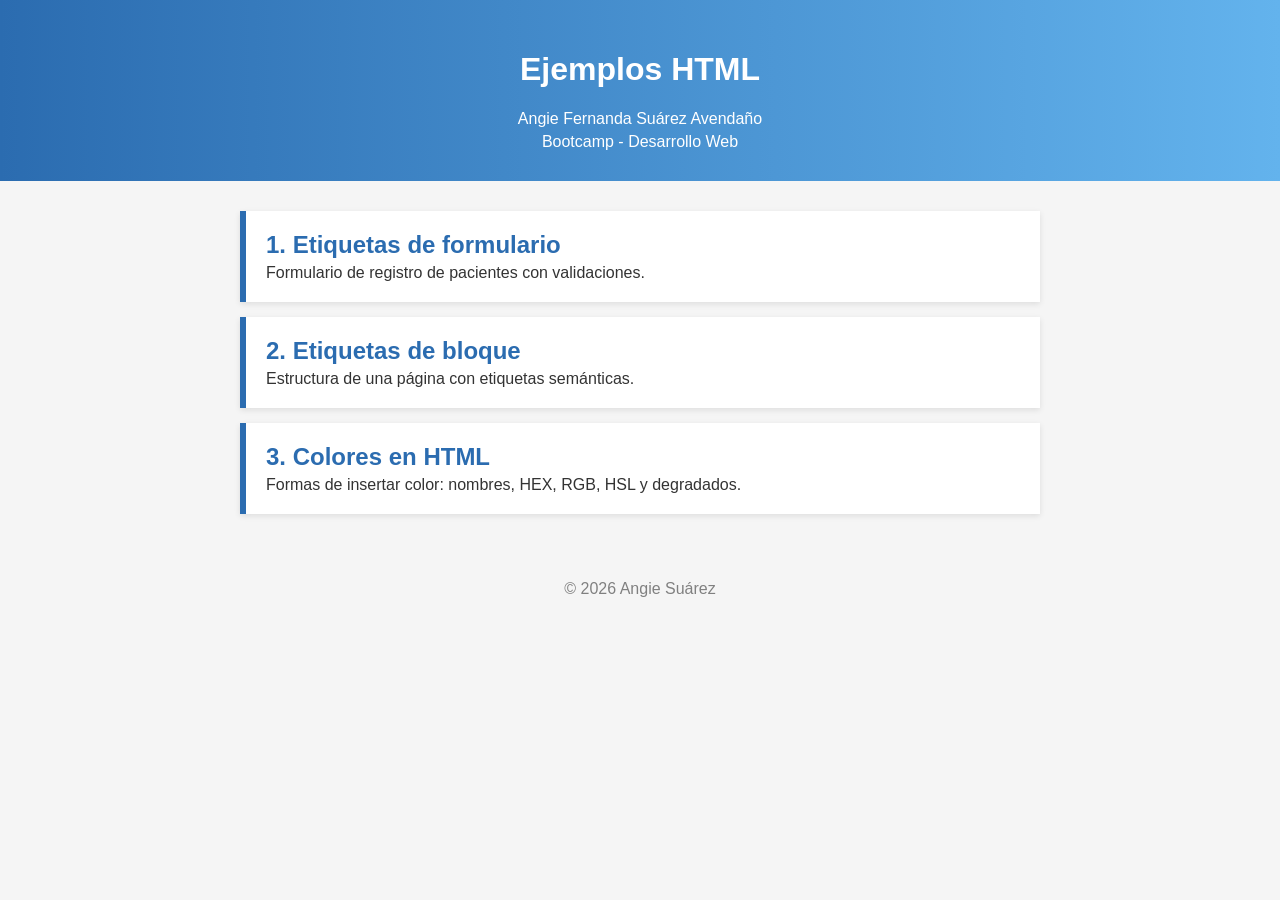
==== index.html @ 1d85a95a "Subo ejemplos de formularios, bloques y colores" ====
<!DOCTYPE html>
<html lang="es">
<head>
  <meta charset="UTF-8">
  <meta name="viewport" content="width=device-width, initial-scale=1.0">
  <title>HTML - CSS PRIMEROS PASOS - Angie Suárez</title>
  <style>
    body {
      font-family: Arial, sans-serif;
      background-color: #f5f5f5;
      margin: 0;
    }
    header {
      background-image: linear-gradient(to right, #2b6cb0, #63b3ed);
      color: white;
      text-align: center;
      padding: 30px;
    }
    header p {
      margin: 5px 0 0;
    }
    main {
      max-width: 800px;
      margin: 30px auto;
      padding: 0 15px;
    }
    .tarjeta {
      display: block;
      background-color: white;
      border-left: 6px solid #2b6cb0;
      padding: 20px;
      margin-bottom: 15px;
      text-decoration: none;
      color: #333333;
      box-shadow: 0 2px 6px rgba(0, 0, 0, 0.1);
    }
    .tarjeta:hover {
      background-color: #ebf4ff;
    }
    .tarjeta h2 {
      margin: 0 0 5px;
      color: #2b6cb0;
    }
    .tarjeta p {
      margin: 0;
    }
    footer {
      text-align: center;
      color: gray;
      padding: 20px;
    }
  </style>
</head>
<body>

<header>
  <h1>Ejemplos HTML</h1>
  <p>Angie Fernanda Suárez Avendaño</p>
  <p>Bootcamp - Desarrollo Web</p>
</header>

<main>
  <a class="tarjeta" href="formularios.html">
    <h2>1. Etiquetas de formulario</h2>
    <p>Formulario de registro de pacientes con validaciones.</p>
  </a>

  <a class="tarjeta" href="bloques.html">
    <h2>2. Etiquetas de bloque</h2>
    <p>Estructura de una página con etiquetas semánticas.</p>
  </a>

  <a class="tarjeta" href="colores.html">
    <h2>3. Colores en HTML</h2>
    <p>Formas de insertar color: nombres, HEX, RGB, HSL y degradados.</p>
  </a>
</main>

<footer>
  <p>&copy; 2026 Angie Suárez</p>
</footer>

</body>
</html>
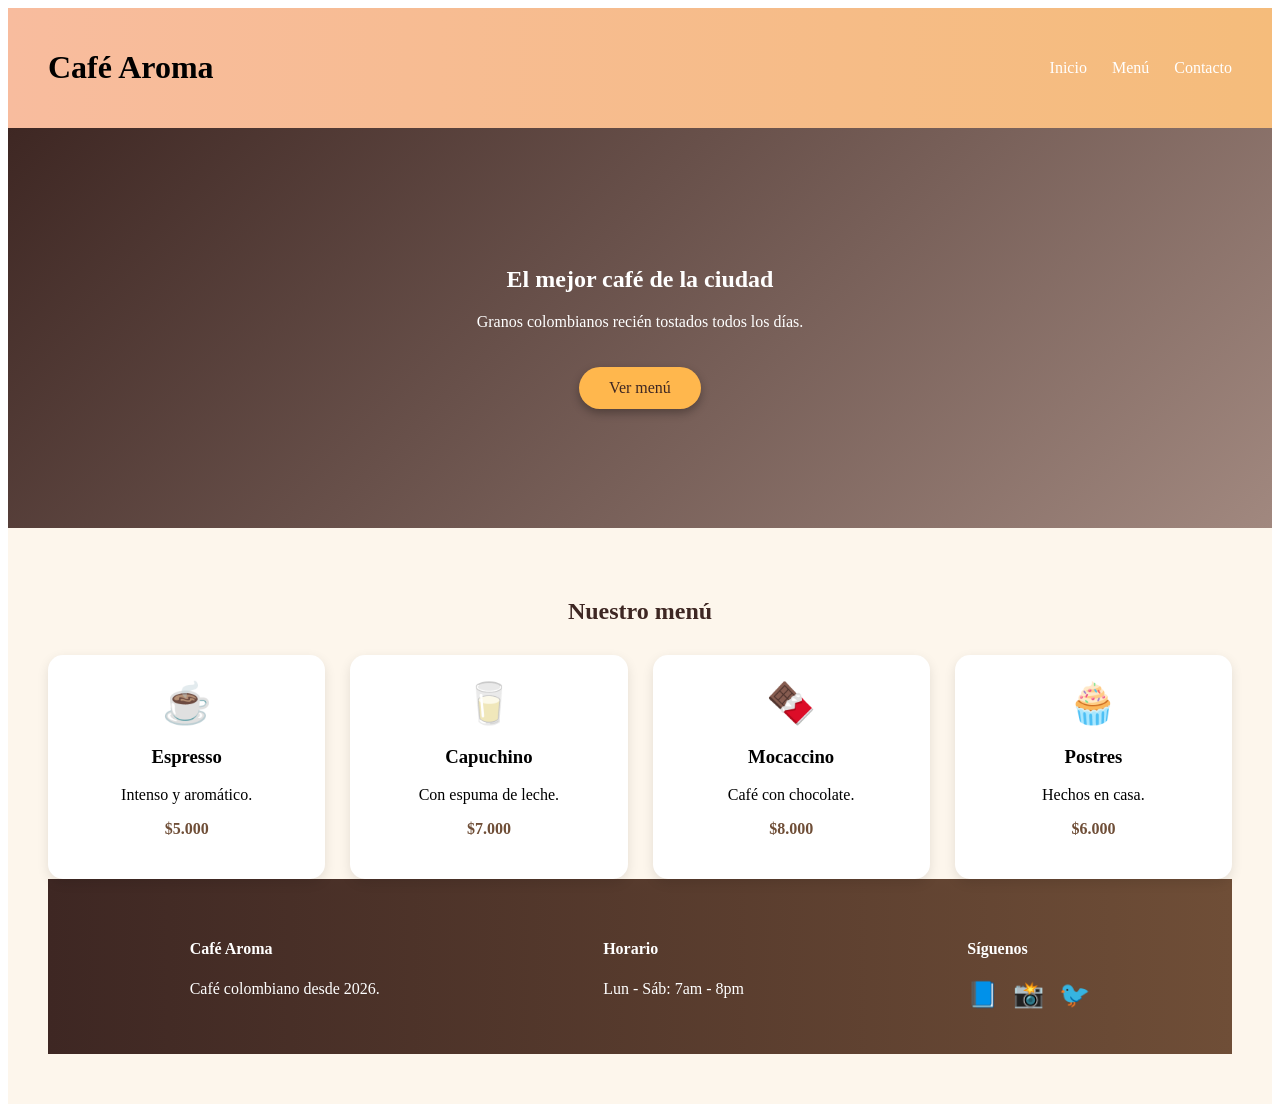
==== commit 365f274a: "Flex_Grid Complemento CSS" ====
--- a/index.html
+++ b/index.html
@@ -1,84 +1,83 @@
 <!DOCTYPE html>
-<html lang="es">
+<html lang="en">
 <head>
-  <meta charset="UTF-8">
-  <meta name="viewport" content="width=device-width, initial-scale=1.0">
-  <title>HTML - CSS PRIMEROS PASOS - Angie Suárez</title>
-  <style>
-    body {
-      font-family: Arial, sans-serif;
-      background-color: #f5f5f5;
-      margin: 0;
-    }
-    header {
-      background-image: linear-gradient(to right, #2b6cb0, #63b3ed);
-      color: white;
-      text-align: center;
-      padding: 30px;
-    }
-    header p {
-      margin: 5px 0 0;
-    }
-    main {
-      max-width: 800px;
-      margin: 30px auto;
-      padding: 0 15px;
-    }
-    .tarjeta {
-      display: block;
-      background-color: white;
-      border-left: 6px solid #2b6cb0;
-      padding: 20px;
-      margin-bottom: 15px;
-      text-decoration: none;
-      color: #333333;
-      box-shadow: 0 2px 6px rgba(0, 0, 0, 0.1);
-    }
-    .tarjeta:hover {
-      background-color: #ebf4ff;
-    }
-    .tarjeta h2 {
-      margin: 0 0 5px;
-      color: #2b6cb0;
-    }
-    .tarjeta p {
-      margin: 0;
-    }
-    footer {
-      text-align: center;
-      color: gray;
-      padding: 20px;
-    }
-  </style>
+    <meta charset="UTF-8">
+    <meta name="viewport" content="width=device-width, initial-scale=1.0">
+    <title>CSS</title>
+    <link rel="stylesheet" href="styles.css">
 </head>
 <body>
+    <header>
+        <h1 class="Logo"> Café Aroma</h1>  <!--titulo principal -->
+        <nav> <!--grupo de enlace del menu--> 
+            <a href="#">Inicio</a> <!--enlace de cada uno en este caso inicio y asi-->
+            <a href="#">Menú</a> 
+            <a href="#">Contacto</a>
+        </nav>
+    </header>
+    <section class="hero"> <!-- una cajita grande de bienvenida -->
+  <div class="hero-texto"> <!-- agrupamos el titulo , el texto y el boton -->
+    <h2>El mejor café de la ciudad</h2> <!--h2 segundo titulo , como el siguiente despues de h1 en secuencia-->
+    <p>Granos colombianos recién tostados todos los días.</p> <!--texto normal-->
+    <a href="#" class="boton">Ver menú</a> <!--un enlace que vamos a decorar como boton-->
+  </div>
+</section>
 
-<header>
-  <h1>Ejemplos HTML</h1>
-  <p>Angie Fernanda Suárez Avendaño</p>
-  <p>Bootcamp - Desarrollo Web</p>
-</header>
+<main> <!-- contenido principal -->
+  <h2 class="titulo-seccion">Nuestro menú</h2> <!--titulo de la seccion -->
 
-<main>
-  <a class="tarjeta" href="formularios.html">
-    <h2>1. Etiquetas de formulario</h2>
-    <p>Formulario de registro de pacientes con validaciones.</p>
-  </a>
+  <div class="tarjetas"> <!--A la grande le dices cómo acomodar las tarjetas: "ponlas en fila
+    con espacio entre ellas y todo lo que quiera, de lo que esta dentro de este cajon grande y se desgloza en 
+    cajoncitos como se ve en tarjeta".-->
+    <div class="tarjeta"> <!--cajita dentro de la caja mas grande -->
+      <span class="icono">☕</span> <!--iconos-->
+      <h3>Espresso</h3>
+      <p>Intenso y aromático.</p>
+      <p class="precio">$5.000</p>
+    </div>
 
-  <a class="tarjeta" href="bloques.html">
-    <h2>2. Etiquetas de bloque</h2>
-    <p>Estructura de una página con etiquetas semánticas.</p>
-  </a>
+    <div class="tarjeta">
+      <span class="icono">🥛</span> <!--iconos-->
+      <h3>Capuchino</h3>
+      <p>Con espuma de leche.</p>
+      <p class="precio">$7.000</p>
+    </div>
 
-  <a class="tarjeta" href="colores.html">
-    <h2>3. Colores en HTML</h2>
-    <p>Formas de insertar color: nombres, HEX, RGB, HSL y degradados.</p>
-  </a>
+    <div class="tarjeta">
+      <span class="icono">🍫</span><!--iconos-->
+      <h3>Mocaccino</h3>
+      <p>Café con chocolate.</p>
+      <p class="precio">$8.000</p>
+    </div>
+
+    <div class="tarjeta">
+      <span class="icono">🧁</span><!--iconos-->
+      <h3>Postres</h3>
+      <p>Hechos en casa.</p>
+      <p class="precio">$6.000</p>
+    </div>
+  </div>
+<!--Esto es la pie de pagina, por eso el footer-->
+  <footer> 
+  <div class="footer-columna">
+    <h4>Café Aroma</h4>
+    <p>Café colombiano desde 2026.</p>
+  </div>
+
+  <div class="footer-columna">
+    <h4>Horario</h4>
+    <p>Lun - Sáb: 7am - 8pm</p>
+  </div>
+
+  <div class="footer-columna">
+    <h4>Síguenos</h4>
+    <div class="redes">
+      <a href="#">📘</a> <!--iconos de redes, peor no le voy a poner-->
+      <a href="#">📸</a>
+      <a href="#">🐦</a>
+    </div>
+  </div>
+</footer>
 </main>
-
-<footer>
-  <p>&copy; 2026 Angie Suárez</p>
-</footer>
-
 </body>
-</html>+</html>
--- a/styles.css
+++ b/styles.css
@@ -0,0 +1,121 @@
+header {
+  display: flex; /* Pone el logo y el menu uno al lado del otro */
+  justify-content: space-between; /* logo a la izquierda, menú a la derecha */
+  align-items: center; /* los centra en vertical */
+  padding: 20px 40px; /* espacio por dentro (20px arriba/abajo, 40px a los lados)*/
+  background: linear-gradient(90deg, #f8bc9e, #f5bc7b); /* degradado de izquierda a derecha (90deg = horizontal)*/
+}
+
+nav {
+  display: flex; /* Pone los enlaces que tenga en fila, bonitos*/
+  gap: 25px; /* interlineado entre cada enlace, la distancia que van a tener uno con el otro en la fila*/
+}
+
+nav a {
+  color: white; /* color blanco */
+  text-decoration: none; /* quita el subrayado */
+  transition: transform 0.3s; /* crezca suave, no muy notorio */
+}
+
+nav a:hover {
+  transform: scale(1.2); /* la escala de como lo queremos a un 20% */
+}
+
+.hero { /* es un nombre que yo le doy y apunta directamente a esto en especifico */
+  display: flex; 
+  justify-content: center;
+  align-items: center; /* los 3 central el texto en el medio (horizontal  y vertical */
+  height: 400px; /* Altura de la cajita donde estamos apuntando */
+  background: linear-gradient(135deg, #3e2723, #a1887f); /* degradado en diagonal */
+}
+
+.hero-texto {
+  text-align: center; /* centramos la letras , recodar varios de estos, como final end y asi. */
+  color: white; /* color normal, siempre en ingles o podemos usar rgb creo que es jajaja hexa y asi, es mas 
+  facil pero los diseñadores te envian en hexa para proyectos de empresas con sus colores especificos*/
+}
+
+.boton { /* le vamos a dar como diseñito a el boton que ya pusimos alla por eso el punto */
+  display: inline-block; /* enlace para que el botoncito tenga el tamaño y el espacio como un boton*/
+  margin-top: 20px; /* separacion por fuera , arriba */
+  padding: 12px 30px; /* es el espacio donde voy a tener el texto o loq ue sea del boton */
+  background: #ffb74d;  
+  color: #3e2723;
+  text-decoration: none; 
+  border-radius: 25px; /* los bordes como quiero que esten de redondas */
+  box-shadow: 0 4px 10px rgba(0, 0, 0, 0.3); /* como vamos aplicar la sombra, entonces 0 lados, 4 hacia abjo 
+  y 10 de difuminado , y con un color negro al 30%*/
+  transition: transform 0.3s, box-shadow 0.3s; 
+}
+
+.boton:hover {
+  transform: translateY(-5px); /* efectivo de que se ilumina o sube como el colorcito 5 o lo que le pongamos en
+  pixeles*/
+  box-shadow: 0 8px 20px rgba(0, 0, 0, 0.4); /* le pone sombrita para que parezca flotando*/
+}
+
+main {
+  padding: 50px 40px;
+  background: #fdf6ec; /* comoe sta en el main que es todo , entonces le da como un desgradado en la principal*/
+}
+
+.titulo-seccion {
+  text-align: center;
+  color: #3e2723;
+  margin-bottom: 30px; 
+}
+
+.tarjetas { /* apuntamos directamente a la caja mas grande div o contenedor */
+  display: grid; /* activa la cuadricula*/
+  grid-template-columns: repeat(auto-fit, minmax(200px, 1fr)); /* define columnas, minmax lo que mide cada 
+  columna en minimo tato y maximo 1fr (una parte igual del espacio), repeat mete todas las columnas que 
+  quepan en pantalla grande salen 4 en fila; si achicas la ventana, bajan solas a 3, 2 o 1 */
+  gap: 25px; /* espacio entre las cajitas mas pequeñas que tengo */
+}
+
+.tarjeta { /* digamos que los hijitos del loque grande y como van a quedar por eso lo apunto directamente*/
+  background: white; 
+  padding: 25px;
+  border-radius: 15px;
+  text-align: center;
+  box-shadow: 0 4px 12px rgba(0, 0, 0, 0.1); /* recuerda sombra*/
+  transition: transform 0.3s, box-shadow 0.3s;
+}
+
+.tarjeta:hover {
+  transform: translateY(-10px) scale(1.03); /* al pasar el mouse sube y crece un poquito al mismo tiempo */
+  box-shadow: 0 12px 25px rgba(0, 0, 0, 0.2); /* sombrita flotando*/
+}
+
+.icono { /* podemos tener clases dentro de clases para hacer estas cosas en especifico */
+  font-size: 40px; /* tamaños de los emojis*/
+}
+
+.precio {
+  font-weight: bold; /* negrita, letraaa*/
+  color: #6f4e37;
+}
+
+footer {
+  display: flex; /* pone las 3 columnas lado a lado */
+  justify-content: space-around; /* reparte el espacio , para que se vea como organizado*/
+  flex-wrap: wrap; /* si no cben, que las pase abajo*/
+  gap: 20px; /* interlineadooo*/
+  padding: 40px; /* lo de adentro de la caja */
+  background: linear-gradient(90deg, #3e2723, #6f4e37); /* el degradado */
+  color: white;
+}
+.redes {
+  display: flex; /* iconos en fila */
+  gap: 15px; /* interlineado*/
+}
+
+.redes a {
+  font-size: 25px; /* tamaño de la letra*/
+  text-decoration: none; /* los a, todos tienen un subrayado esto los quita*/
+  transition: transform 0.3s; /* para que se vea mas lindo*/
+}
+
+.redes a:hover {
+  transform: rotate(15deg) scale(1.3); 
+}
